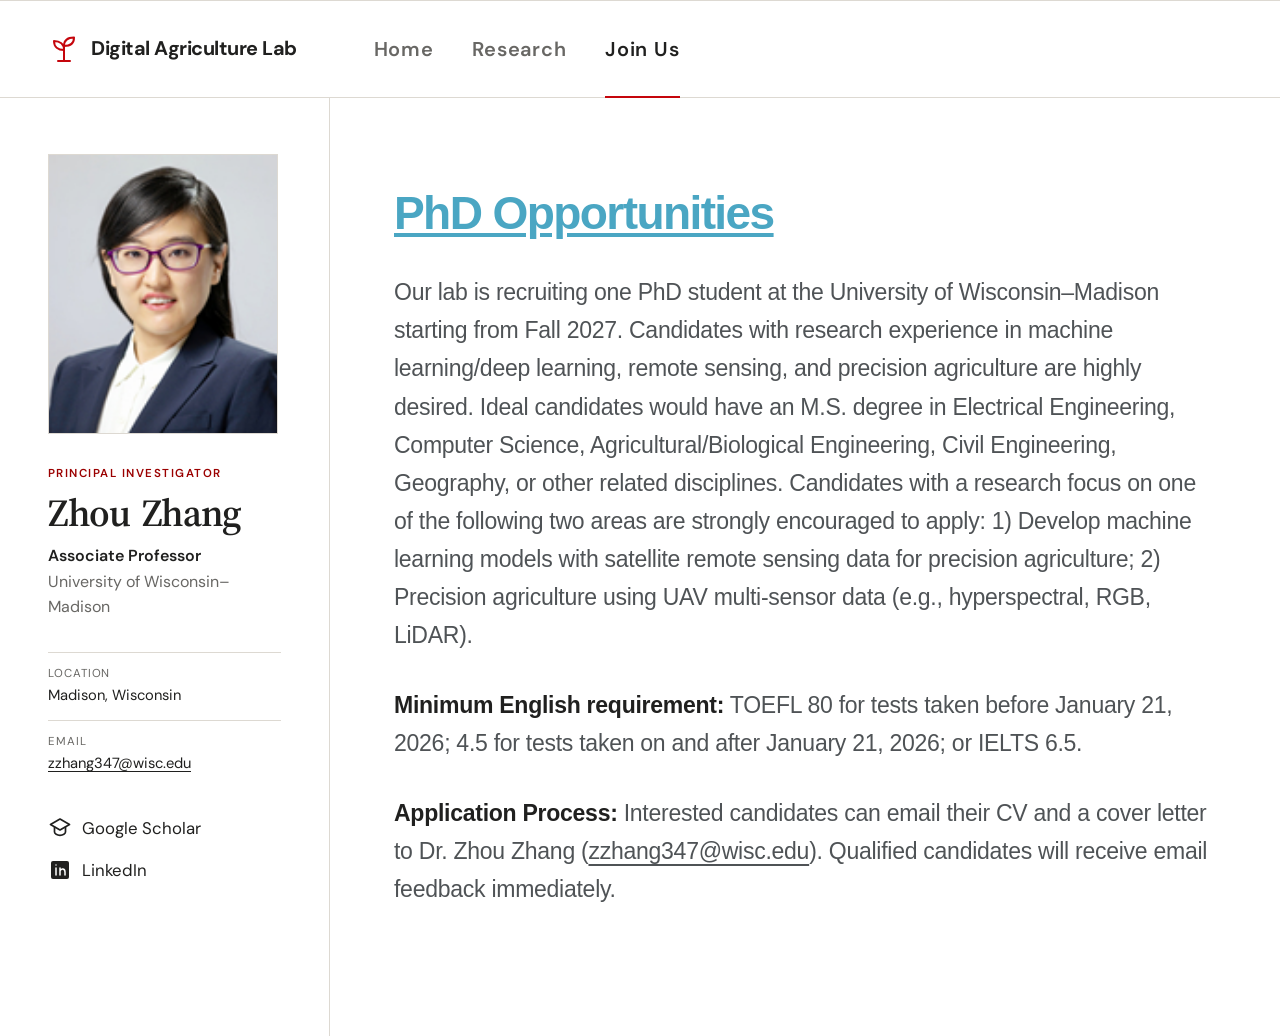
==== join-us.html @ f617b37c "Initial Digital Agriculture Lab website" ====
<!doctype html>
<html lang="en">
  <head>
    <meta charset="utf-8">
    <meta name="viewport" content="width=device-width, initial-scale=1">
    <meta name="description" content="PhD opportunities with the Digital Agriculture Lab at the University of Wisconsin–Madison.">
    <title>Join Us | Digital Agriculture Lab</title>
    <link rel="preconnect" href="https://fonts.googleapis.com">
    <link rel="preconnect" href="https://fonts.gstatic.com" crossorigin>
    <link href="https://fonts.googleapis.com/css2?family=DM+Sans:wght@400;500;600;700&amp;family=Source+Serif+4:opsz,wght@8..60,500;8..60,600&amp;display=swap" rel="stylesheet">
    <link rel="stylesheet" href="styles.css">
  </head>
  <body>
    <a class="skip-link" href="#main-content">Skip to main content</a>

    <header class="masthead">
      <div class="site-header">
        <a class="wordmark" href="index.html" aria-label="Digital Agriculture Lab home">
          <svg class="wordmark__icon" viewBox="0 0 32 32" aria-hidden="true">
            <path d="M16 28V12"></path>
            <path d="M16 17c-6 0-10-3.2-10-9 6 0 10 3.2 10 9Z"></path>
            <path d="M16 13c0-5.4 3.6-8.5 10-8.5 0 5.4-3.6 8.5-10 8.5Z"></path>
            <path d="M10 28h12"></path>
          </svg>
          <span>Digital Agriculture Lab</span>
        </a>
        <nav class="site-nav" aria-label="Primary navigation">
          <a class="site-nav__link" href="index.html">Home</a>
          <a class="site-nav__link" href="research.html">Research</a>
          <a class="site-nav__link is-active" href="join-us.html" aria-current="page">Join Us</a>
        </nav>
      </div>
    </header>

    <div class="page-shell">
      <aside class="profile" aria-label="Principal investigator profile">
        <div class="profile__inner">
          <img
            class="profile__photo"
            src="Zhou Zhang_q.jpg"
            alt="Portrait of Zhou Zhang"
            width="280"
            height="280"
          >

          <div class="profile__heading">
            <p class="eyebrow">Principal investigator</p>
            <h1>Zhou Zhang</h1>
            <p class="profile__title">Associate Professor</p>
            <p class="profile__affiliation">University of Wisconsin–Madison</p>
          </div>

          <dl class="profile__details">
            <div>
              <dt>Location</dt>
              <dd>Madison, Wisconsin</dd>
            </div>
            <div>
              <dt>Email</dt>
              <dd><a href="mailto:zzhang347@wisc.edu">zzhang347@wisc.edu</a></dd>
            </div>
          </dl>

          <nav class="profile__links" aria-label="Zhou Zhang profile links">
            <a href="https://scholar.google.com/citations?user=jG5opXcAAAAJ&amp;hl=en" target="_blank" rel="noopener noreferrer">
              <svg class="profile__link-icon" viewBox="0 0 24 24" aria-hidden="true">
                <path d="M2.5 8.5 12 3l9.5 5.5L12 14 2.5 8.5Z"></path>
                <path d="M6.5 11v5.1c0 1.5 2.5 3.2 5.5 3.2s5.5-1.7 5.5-3.2V11"></path>
              </svg>
              <span>Google Scholar</span>
            </a>
            <a href="https://www.linkedin.com/in/zhou-zhang-996b9865/" target="_blank" rel="noopener noreferrer">
              <svg class="profile__link-icon profile__link-icon--linkedin" viewBox="0 0 24 24" aria-hidden="true">
                <rect x="3" y="3" width="18" height="18" rx="2"></rect>
                <path d="M8 10v7m0-10v.01M12 17v-7m0 3.1c.7-2.9 5-3.1 5 1V17"></path>
              </svg>
              <span>LinkedIn</span>
            </a>
          </nav>
        </div>
      </aside>

      <main id="main-content" class="main-content opportunities-page">
        <section class="phd-opportunity" aria-labelledby="phd-opportunities-title">
          <h2 id="phd-opportunities-title">PhD Opportunities</h2>
          <p>
            Our lab is recruiting one PhD student at the University of Wisconsin–Madison starting from Fall 2027. Candidates with research experience in machine learning/deep learning, remote sensing, and precision agriculture are highly desired. Ideal candidates would have an M.S. degree in Electrical Engineering, Computer Science, Agricultural/Biological Engineering, Civil Engineering, Geography, or other related disciplines. Candidates with a research focus on one of the following two areas are strongly encouraged to apply: 1) Develop machine learning models with satellite remote sensing data for precision agriculture; 2) Precision agriculture using UAV multi-sensor data (e.g., hyperspectral, RGB, LiDAR).
          </p>
          <p>
            <strong>Minimum English requirement:</strong> TOEFL 80 for tests taken before January 21, 2026; 4.5 for tests taken on and after January 21, 2026; or IELTS 6.5.
          </p>
          <p>
            <strong>Application Process:</strong> Interested candidates can email their CV and a cover letter to Dr. Zhou Zhang (<a href="mailto:zzhang347@wisc.edu">zzhang347@wisc.edu</a>). Qualified candidates will receive email feedback immediately.
          </p>
        </section>
      </main>
    </div>
  </body>
</html>
---- styles.css ----
:root {
  --uw-red: #c5050c;
  --uw-red-dark: #9b0000;
  --ink: #20201f;
  --muted: #686764;
  --line: #ddd9d2;
  --paper: #ffffff;
  --soft: #f4f1eb;
  --sage: #dfe8dc;
  --serif: "Source Serif 4", Georgia, serif;
  --sans: "DM Sans", Arial, sans-serif;
  --content-font: -apple-system, BlinkMacSystemFont, "Segoe UI", Roboto, "Helvetica Neue", Arial, sans-serif;
  --sidebar-width: 330px;
}

* {
  box-sizing: border-box;
}

html {
  scroll-behavior: smooth;
}

body {
  margin: 0;
  color: var(--ink);
  background: var(--paper);
  font-family: var(--sans);
  font-size: 16px;
  line-height: 1.6;
  -webkit-font-smoothing: antialiased;
}

a {
  color: inherit;
  text-underline-offset: 0.2em;
}

img {
  display: block;
  max-width: 100%;
}

.skip-link {
  position: fixed;
  z-index: 20;
  top: 12px;
  left: 12px;
  padding: 0.55rem 0.8rem;
  color: #fff;
  background: var(--uw-red);
  transform: translateY(-160%);
}

.skip-link:focus {
  transform: none;
}

.visually-hidden {
  position: absolute !important;
  width: 1px !important;
  height: 1px !important;
  padding: 0 !important;
  overflow: hidden !important;
  clip: rect(0, 0, 0, 0) !important;
  white-space: nowrap !important;
  border: 0 !important;
}

.page-shell {
  display: grid;
  grid-template-columns: minmax(280px, var(--sidebar-width)) minmax(0, 1fr);
  max-width: 1540px;
  min-height: calc(100vh - 97px);
  margin: 0 auto;
}

.profile {
  border-right: 1px solid var(--line);
}

.profile__inner {
  position: sticky;
  top: 0;
  display: flex;
  min-height: calc(100vh - 97px);
  flex-direction: column;
  justify-content: center;
  padding: 3.5rem 3rem;
}

.profile__photo {
  width: min(100%, 230px);
  aspect-ratio: 1;
  margin-bottom: 2rem;
  border: 1px solid var(--line);
  border-radius: 0;
  background: var(--soft);
  object-fit: cover;
}

.eyebrow,
.card-kicker,
.news-item__type,
.placeholder-label {
  margin: 0 0 0.65rem;
  color: var(--uw-red-dark);
  font-size: 0.72rem;
  font-weight: 600;
  letter-spacing: 0.13em;
  line-height: 1.4;
  text-transform: uppercase;
}

.profile h1 {
  margin: 0;
  font-family: var(--serif);
  font-size: clamp(2.1rem, 3vw, 2.75rem);
  font-weight: 600;
  letter-spacing: -0.035em;
  line-height: 1.05;
  word-spacing: 0.14em;
}

.profile__title {
  margin: 0.65rem 0 0;
  font-weight: 600;
}

.profile__affiliation {
  margin: 0;
  color: var(--muted);
}

.profile__details {
  margin: 2rem 0 0;
}

.profile__details div {
  padding: 0.75rem 0;
  border-top: 1px solid var(--line);
}

.profile__details dt {
  color: var(--muted);
  font-size: 0.72rem;
  letter-spacing: 0.08em;
  text-transform: uppercase;
}

.profile__details dd {
  margin: 0.05rem 0 0;
  font-size: 0.92rem;
}

.profile__links {
  display: flex;
  flex-direction: column;
  align-items: flex-start;
  gap: 0.7rem;
  margin-top: 1.6rem;
}

.profile__links a {
  display: inline-flex;
  align-items: center;
  gap: 0.65rem;
  padding: 0.1rem 0;
  border-bottom: 1px solid transparent;
  font-size: 1.05rem;
  text-decoration: none;
  transition: border-color 160ms ease, color 160ms ease;
}

.profile__links a:hover,
.profile__links a:focus-visible {
  border-bottom-color: var(--uw-red);
  color: var(--uw-red-dark);
}

.profile__link-icon {
  width: 1.5rem;
  height: 1.5rem;
  flex: 0 0 auto;
  fill: none;
  stroke: currentColor;
  stroke-linecap: round;
  stroke-linejoin: round;
  stroke-width: 1.7;
}

.profile__link-icon--linkedin rect {
  fill: currentColor;
  stroke: none;
}

.profile__link-icon--linkedin path {
  stroke: #fff;
  stroke-width: 1.5;
}

.placeholder-note {
  margin: 0.65rem 0 0;
  color: var(--muted);
  font-size: 0.68rem;
}

.main-content {
  width: 100%;
  max-width: 1120px;
  padding: 0 5vw;
}

.welcome-hero {
  position: relative;
  height: clamp(245px, 25vw, 330px);
  margin: clamp(2.25rem, 4vw, 4rem) 0 clamp(2.5rem, 4.5vw, 4.5rem);
  overflow: hidden;
  border-radius: 1.2rem;
  background: #334f36;
}

.welcome-hero img {
  width: 100%;
  height: 100%;
  object-fit: cover;
  object-position: center;
}

.lab-introduction {
  max-width: 980px;
  padding-bottom: clamp(4rem, 8vw, 8rem);
}

.lab-introduction p {
  margin: 0;
  color: #4f5356;
  font-family: var(--content-font);
  font-size: clamp(1.2rem, 1.8vw, 1.55rem);
  letter-spacing: -0.012em;
  line-height: 1.65;
}

.lab-introduction strong {
  color: var(--ink);
  font-weight: 700;
}

.opportunities-page {
  padding-top: clamp(3.5rem, 7vw, 7rem);
  padding-bottom: clamp(5rem, 10vw, 10rem);
  font-family: var(--content-font);
}

.opportunities-page > h1 {
  margin: 0;
  color: #44494d;
  font-size: clamp(2.8rem, 5vw, 4.75rem);
  font-weight: 700;
  letter-spacing: -0.045em;
  line-height: 1;
}

.phd-opportunity {
  margin-top: 0;
}

.phd-opportunity h2 {
  display: inline-block;
  margin: 0 0 2.2rem;
  color: #4aa6c3;
  font-size: clamp(2rem, 3.6vw, 3.5rem);
  font-weight: 700;
  letter-spacing: -0.035em;
  line-height: 1.1;
  text-decoration: underline;
  text-decoration-thickness: 0.08em;
  text-underline-offset: 0.08em;
}

.phd-opportunity p {
  max-width: 980px;
  margin: 0;
  color: #4f5356;
  font-family: var(--content-font);
  font-size: clamp(1.2rem, 1.8vw, 1.55rem);
  letter-spacing: -0.012em;
  line-height: 1.65;
}

.phd-opportunity p + p {
  margin-top: 2rem;
}

.phd-opportunity strong {
  color: var(--ink);
  font-weight: 700;
}

.research-page {
  padding-top: clamp(2.5rem, 5vw, 5rem);
  padding-bottom: clamp(4rem, 8vw, 8rem);
  font-family: var(--content-font);
}

.research-page__header h1 {
  margin: 0;
  font-size: clamp(2.8rem, 5vw, 4.6rem);
  font-weight: 700;
  letter-spacing: -0.05em;
  line-height: 1;
}

.research-page__accent {
  display: block;
  width: 78px;
  height: 3px;
  margin: 1.1rem 0 1.25rem;
  background: var(--uw-red);
}

.research-page__header p {
  max-width: 1050px;
  margin: 0;
  color: #4f5356;
  font-size: clamp(1rem, 1.4vw, 1.18rem);
  line-height: 1.62;
}

.research-grid {
  display: grid;
  grid-template-columns: repeat(4, minmax(0, 1fr));
  gap: clamp(2rem, 4vw, 3rem) 1.25rem;
  margin-top: clamp(2.5rem, 5vw, 4rem);
}

.research-card__image {
  width: 100%;
  aspect-ratio: 16 / 9;
  overflow: hidden;
  border-radius: 0.45rem;
  background: var(--soft);
}

.research-card__image img {
  width: 100%;
  height: 100%;
  object-fit: cover;
}

.research-card h2 {
  margin: 1rem 0 0.5rem;
  font-size: clamp(1.15rem, 1.7vw, 1.45rem);
  font-weight: 700;
  letter-spacing: -0.02em;
  line-height: 1.25;
}

.research-card p {
  margin: 0;
  color: #55595c;
  font-size: 0.98rem;
  line-height: 1.58;
}

.featured-tool {
  display: grid;
  grid-template-columns: minmax(0, 1.22fr) minmax(300px, 0.78fr);
  gap: clamp(1.5rem, 3vw, 2.5rem);
  align-items: stretch;
  margin-top: clamp(4rem, 7vw, 7rem);
  padding: clamp(1rem, 2vw, 1.5rem);
  border: 1px solid #ecebea;
  border-radius: 0.5rem;
  background: linear-gradient(135deg, #f6f7f7, #fbfbfb);
}

.dashboard-preview {
  overflow: hidden;
  border: 1px solid #d8dde0;
  border-radius: 0.45rem;
  background: #fff;
  box-shadow: 0 12px 35px rgba(26, 38, 46, 0.08);
}

.dashboard-embed {
  position: relative;
  height: 285px;
  overflow: hidden;
  border: 1px solid #d8dde0;
  border-radius: 0.45rem;
  background: #fff;
  box-shadow: 0 12px 35px rgba(26, 38, 46, 0.08);
}

.dashboard-embed iframe {
  width: 100%;
  height: 100%;
  border: 0;
  background: #fff;
}

.dashboard-image {
  display: flex;
  min-height: 275px;
  align-items: center;
  justify-content: center;
  overflow: hidden;
  border: 1px solid #d8dde0;
  border-radius: 0.45rem;
  background: #fff;
  box-shadow: 0 12px 35px rgba(26, 38, 46, 0.08);
}

.dashboard-image img {
  width: 100%;
  height: 100%;
  object-fit: contain;
  object-position: center;
}

.dashboard-preview__bar {
  padding: 0.55rem 0.8rem;
  color: #fff;
  background: #101c25;
  font-size: 0.72rem;
}

.dashboard-preview__body {
  display: grid;
  grid-template-columns: 90px 1fr 0.9fr;
  gap: 0.6rem;
  min-height: 230px;
  padding: 0.8rem;
}

.dashboard-preview__controls {
  display: flex;
  flex-direction: column;
  gap: 0.25rem;
  font-size: 0.52rem;
}

.dashboard-preview__controls b {
  margin-bottom: 0.35rem;
  padding: 0.3rem;
  border: 1px solid #dfe3e6;
  border-radius: 0.2rem;
  font-weight: 500;
}

.dashboard-preview__controls i {
  padding: 0.38rem;
  color: #fff;
  border-radius: 0.2rem;
  background: var(--uw-red);
  font-style: normal;
  text-align: center;
}

.dashboard-preview__map {
  display: grid;
  place-items: center;
  background: #f4f7f2;
}

.dashboard-preview__map svg {
  width: 94%;
  height: auto;
}

.dashboard-preview__map > svg > path {
  fill: #eef1e7;
  stroke: #8ba473;
  stroke-width: 3;
}

.dashboard-preview__map g path {
  fill: #81ae58;
  stroke: #fff;
  stroke-width: 2;
}

.dashboard-preview__charts {
  display: grid;
  grid-template-rows: 1fr 1fr;
  gap: 0.55rem;
}

.dashboard-preview__charts > div {
  padding: 0.5rem;
  border: 1px solid #e1e4e6;
  border-radius: 0.25rem;
  font-size: 0.55rem;
}

.dashboard-preview__charts svg {
  width: 100%;
  margin-top: 0.4rem;
}

.dashboard-preview__charts polyline {
  fill: none;
  stroke: #2a788e;
  stroke-width: 3;
}

.bars {
  display: block;
  height: 74px;
  margin-top: 0.5rem;
  background: repeating-linear-gradient(90deg, #78b947 0 8px, transparent 8px 13px);
  clip-path: polygon(0 72%, 8% 48%, 16% 62%, 24% 35%, 32% 55%, 40% 28%, 48% 42%, 56% 18%, 64% 33%, 72% 10%, 80% 28%, 88% 5%, 96% 22%, 100% 100%, 0 100%);
}

.featured-tool__copy h2 {
  margin: 0 0 0.75rem;
  font-size: clamp(1.65rem, 2.25vw, 2.15rem);
  font-weight: 700;
  letter-spacing: -0.035em;
  line-height: 1.12;
}

.featured-tool__copy > p:not(.eyebrow) {
  margin: 0 0 1.25rem;
  color: #55595c;
  font-size: 0.94rem;
  line-height: 1.55;
}

.featured-tool__copy .eyebrow {
  margin-bottom: 0.45rem;
  font-size: 0.66rem;
}

.featured-tool__copy .button {
  min-height: 42px;
  padding: 0.55rem 0.9rem;
  font-size: 0.9rem;
}

.button--disabled {
  cursor: default;
  opacity: 0.78;
}

.join-page {
  padding-bottom: clamp(4rem, 8vw, 8rem);
}

.join-page__header {
  padding: clamp(3.5rem, 7vw, 7rem) 0 clamp(2.5rem, 5vw, 4.5rem);
  border-bottom: 1px solid var(--line);
}

.join-page__header h1 {
  margin: 0;
  font-family: var(--serif);
  font-size: clamp(3.2rem, 7vw, 6.5rem);
  font-weight: 500;
  letter-spacing: -0.05em;
  line-height: 0.95;
}

.join-page__header > p:last-child {
  max-width: 680px;
  margin: 1.5rem 0 0;
  color: var(--muted);
  font-size: 1.08rem;
}

.opening {
  max-width: 900px;
  padding-top: clamp(2.5rem, 5vw, 4.5rem);
}

.opening__status {
  display: inline-block;
  margin-bottom: 1.25rem;
  padding: 0.35rem 0.65rem;
  color: var(--uw-red-dark);
  border: 1px solid #d9a3a5;
  border-radius: 999px;
  font-size: 0.72rem;
  font-weight: 600;
  letter-spacing: 0.08em;
  text-transform: uppercase;
}

.opening h2 {
  max-width: 760px;
  margin: 0 0 2rem;
  font-family: var(--serif);
  font-size: clamp(2.2rem, 4vw, 3.8rem);
  font-weight: 500;
  letter-spacing: -0.035em;
  line-height: 1.05;
}

.opening > p {
  max-width: 820px;
  margin: 0 0 1.35rem;
  color: #4f5356;
  font-family: var(--content-font);
  font-size: clamp(1.05rem, 1.45vw, 1.22rem);
  line-height: 1.7;
}

.research-directions {
  display: grid;
  gap: 0;
  margin: 2.25rem 0 2.75rem;
  padding: 0;
  border-top: 1px solid var(--line);
  list-style: none;
}

.research-directions li {
  display: grid;
  grid-template-columns: 52px 1fr;
  gap: 1.25rem;
  padding: 1.45rem 0;
  border-bottom: 1px solid var(--line);
}

.research-directions span {
  color: var(--uw-red);
  font-family: var(--serif);
}

.research-directions p {
  margin: 0;
  font-size: 1.08rem;
  line-height: 1.6;
}

.opening__details {
  margin: 3rem 0 0;
  border-top: 1px solid var(--line);
}

.opening__details div {
  display: grid;
  grid-template-columns: minmax(175px, 0.35fr) 1fr;
  gap: 2rem;
  padding: 1.4rem 0;
  border-bottom: 1px solid var(--line);
}

.opening__details dt {
  font-weight: 600;
}

.opening__details dd {
  margin: 0;
  color: var(--muted);
}

.opening__actions {
  display: flex;
  flex-wrap: wrap;
  gap: 0.75rem;
  margin-top: 2.5rem;
}

.button {
  display: inline-flex;
  align-items: center;
  gap: 0.45rem;
  min-height: 46px;
  padding: 0.65rem 1rem;
  border: 1px solid var(--line);
  border-radius: 0.25rem;
  font-weight: 600;
  text-decoration: none;
  transition: border-color 160ms ease, color 160ms ease, background-color 160ms ease;
}

.button:hover,
.button:focus-visible {
  color: var(--uw-red-dark);
  border-color: var(--uw-red);
}

.button--primary {
  color: #fff;
  border-color: var(--uw-red);
  background: var(--uw-red);
}

.button--primary:hover,
.button--primary:focus-visible {
  color: #fff;
  border-color: var(--uw-red-dark);
  background: var(--uw-red-dark);
}

.masthead {
  border-top: 1px solid var(--line);
  border-bottom: 1px solid var(--line);
  background: rgba(255, 255, 255, 0.97);
}

.site-header {
  display: flex;
  width: 100%;
  max-width: 1540px;
  min-height: 96px;
  margin: 0 auto;
  padding: 0 3rem;
  align-items: center;
  justify-content: flex-start;
  gap: clamp(3rem, 6vw, 6.5rem);
}

.wordmark {
  display: inline-flex;
  min-width: 0;
  align-items: center;
  gap: 0.7rem;
  font-size: clamp(1.2rem, 1.55vw, 1.55rem);
  font-weight: 700;
  letter-spacing: -0.025em;
  text-decoration: none;
}

.wordmark__icon {
  width: 2rem;
  height: 2rem;
  flex: 0 0 auto;
  fill: none;
  stroke: var(--uw-red);
  stroke-linecap: round;
  stroke-linejoin: round;
  stroke-width: 2;
}

.site-nav {
  display: flex;
  align-self: stretch;
  align-items: center;
  gap: clamp(1.25rem, 3vw, 2.5rem);
}

.site-nav__link {
  position: relative;
  display: inline-flex;
  height: 100%;
  align-items: center;
  color: var(--muted);
  font-size: 1.25rem;
  font-weight: 600;
  letter-spacing: 0.04em;
  text-decoration: none;
}

.site-nav__link.is-active {
  color: var(--ink);
}

.site-nav__link.is-active::after {
  position: absolute;
  right: 0;
  bottom: -1px;
  left: 0;
  height: 2px;
  background: var(--uw-red);
  content: "";
}

.site-nav__link.is-placeholder {
  cursor: default;
}

.site-nav__link.is-placeholder::after {
  position: absolute;
  right: 0;
  bottom: 25px;
  left: 0;
  border-bottom: 1px dashed var(--line);
  content: "";
}

.hero {
  display: grid;
  grid-template-columns: minmax(230px, 0.72fr) minmax(380px, 1.28fr);
  gap: clamp(2rem, 5vw, 5rem);
  align-items: center;
  padding: clamp(4rem, 9vw, 8rem) 0;
}

.hero h2,
.section-rule h2,
.section-heading h2 {
  margin: 0;
  font-family: var(--serif);
  font-weight: 500;
  letter-spacing: -0.04em;
  line-height: 1.02;
}

.hero h2 {
  font-size: clamp(3.15rem, 6vw, 6rem);
}

.hero__copy > p:last-child {
  max-width: 31rem;
  margin: 1.5rem 0 0;
  color: var(--muted);
  font-size: 1.05rem;
}

.hero__figure {
  margin: 0;
}

.hero__figure img {
  width: 100%;
  border-radius: 0.3rem;
  background: var(--sage);
}

.hero__figure figcaption {
  margin-top: 0.55rem;
  color: var(--muted);
  font-size: 0.7rem;
}

.section-rule {
  padding: clamp(4rem, 7vw, 7rem) 0;
  border-top: 1px solid var(--line);
}

.intro {
  display: grid;
  grid-template-columns: 70px minmax(0, 750px);
  gap: clamp(1.5rem, 4vw, 4rem);
}

.section-index {
  margin: 0;
  color: var(--muted);
  font-family: var(--serif);
  font-size: 0.9rem;
}

.intro h2 {
  max-width: 700px;
  font-size: clamp(2.4rem, 4vw, 4.25rem);
}

.intro__lead {
  max-width: 720px;
  margin: 2rem 0 0;
  color: #3f3e3b;
  font-family: var(--serif);
  font-size: clamp(1.2rem, 1.8vw, 1.55rem);
  line-height: 1.55;
}

.section-heading {
  display: flex;
  align-items: end;
  justify-content: space-between;
  gap: 2rem;
  margin-bottom: 2.4rem;
}

.section-heading h2 {
  font-size: clamp(2.5rem, 4vw, 4rem);
}

.placeholder-label {
  padding: 0.25rem 0.5rem;
  border: 1px dashed #bb8688;
  border-radius: 0.2rem;
  font-size: 0.62rem;
}

.highlight-grid {
  display: grid;
  grid-template-columns: repeat(2, minmax(0, 1fr));
  gap: 1rem;
}

.highlight-card {
  display: flex;
  min-height: 300px;
  flex-direction: column;
  justify-content: end;
  border: 1px solid var(--line);
  background: #fff;
}

.highlight-card--wide {
  display: grid;
  grid-column: 1 / -1;
  grid-template-columns: 1.2fr 0.8fr;
  min-height: 370px;
}

.highlight-card--accent {
  color: #fff;
  border-color: var(--uw-red-dark);
  background: var(--uw-red-dark);
}

.highlight-card--accent .card-kicker,
.highlight-card--accent p {
  color: #fff;
}

.highlight-card__visual {
  display: grid;
  min-height: 260px;
  place-items: center;
  color: rgba(255, 255, 255, 0.9);
  background:
    linear-gradient(135deg, rgba(25, 70, 44, 0.18), rgba(197, 5, 12, 0.2)),
    repeating-linear-gradient(108deg, #829c6e 0 22px, #ced8ad 23px 46px);
  font-size: 0.68rem;
  letter-spacing: 0.12em;
  text-transform: uppercase;
}

.highlight-card__visual span {
  padding: 0.4rem 0.65rem;
  border: 1px dashed rgba(255, 255, 255, 0.75);
  background: rgba(23, 49, 30, 0.35);
}

.highlight-card__body {
  padding: clamp(1.5rem, 3vw, 2.5rem);
}

.highlight-card h3,
.news-item h3 {
  margin: 0;
  font-family: var(--serif);
  font-weight: 500;
  line-height: 1.25;
}

.highlight-card h3 {
  font-size: clamp(1.45rem, 2.3vw, 2rem);
}

.highlight-card__body > p:last-child {
  margin: 1rem 0 0;
  color: var(--muted);
  font-size: 0.88rem;
}

.news-list {
  border-top: 1px solid var(--line);
}

.news-item {
  display: grid;
  grid-template-columns: 125px 1fr auto;
  gap: 1.5rem;
  align-items: center;
  padding: 1.65rem 0;
  border-bottom: 1px solid var(--line);
}

.news-item time {
  color: var(--muted);
  font-size: 0.78rem;
}

.news-item__type {
  margin-bottom: 0.3rem;
  font-size: 0.62rem;
}

.news-item h3 {
  font-size: clamp(1.15rem, 2vw, 1.45rem);
}

.news-item > span {
  color: var(--uw-red);
  font-size: 1.35rem;
}

.site-footer {
  display: flex;
  justify-content: space-between;
  gap: 2rem;
  padding: 2.3rem 0 3.5rem;
  color: var(--muted);
  font-size: 0.72rem;
}

.site-footer p {
  margin: 0;
}

@media (max-width: 980px) {
  .site-header {
    padding-right: 5vw;
    padding-left: 5vw;
  }

  .page-shell {
    grid-template-columns: 1fr;
  }

  .profile {
    border-right: 0;
    border-bottom: 1px solid var(--line);
  }

  .profile__inner {
    position: static;
    display: grid;
    min-height: auto;
    grid-template-columns: 180px 1fr;
    gap: 1.75rem 2.5rem;
    padding: 3rem 5vw;
  }

  .profile__photo {
    grid-row: 1 / span 3;
    margin: 0;
  }

  .profile__details {
    margin: 0;
  }

  .profile__links {
    margin-top: 0;
  }

  .placeholder-note {
    grid-column: 2;
  }

  .main-content {
    max-width: none;
  }
}

@media (min-width: 761px) and (max-width: 1180px) {
  .research-grid {
    grid-template-columns: repeat(2, minmax(0, 1fr));
  }
}

@media (max-width: 760px) {
  .profile__inner {
    display: block;
  }

  .profile__photo {
    width: 155px;
    margin-bottom: 1.5rem;
  }

  .profile__details {
    margin-top: 1.5rem;
  }

  .profile__links {
    margin-top: 1.25rem;
  }

  .site-header {
    min-height: 78px;
    flex-wrap: wrap;
    gap: 0;
    padding-top: 1rem;
  }

  .wordmark {
    width: 100%;
    padding-bottom: 0.75rem;
  }

  .site-nav {
    width: 100%;
    height: 48px;
    gap: 1.5rem;
  }

  .site-nav__link.is-placeholder::after {
    bottom: 11px;
  }

  .welcome-hero {
    height: auto;
    aspect-ratio: 8 / 3;
    margin: 1.5rem 0 3rem;
    border-radius: 0.8rem;
  }

  .opening__details div {
    grid-template-columns: 1fr;
    gap: 0.45rem;
  }

  .research-grid,
  .featured-tool {
    grid-template-columns: 1fr;
  }

  .dashboard-preview__body {
    grid-template-columns: 72px 1fr;
  }

  .dashboard-preview__charts {
    display: none;
  }

  .dashboard-embed {
    height: 320px;
  }

  .dashboard-image {
    min-height: 0;
  }

  .dashboard-image img {
    height: auto;
    object-fit: contain;
  }

  .hero {
    grid-template-columns: 1fr;
    padding: 4rem 0;
  }

  .hero__figure {
    order: -1;
  }

  .intro {
    grid-template-columns: 1fr;
  }

  .section-index {
    display: none;
  }

  .highlight-grid,
  .highlight-card--wide {
    grid-template-columns: 1fr;
  }

  .highlight-card--wide {
    grid-column: auto;
  }

  .highlight-card {
    min-height: 250px;
  }

  .news-item {
    grid-template-columns: 1fr auto;
    gap: 0.5rem 1rem;
  }

  .news-item time {
    grid-column: 1 / -1;
  }

  .section-heading {
    align-items: start;
    flex-direction: column;
    gap: 0.9rem;
  }
}

@media (max-width: 430px) {
  .main-content,
  .profile__inner {
    padding-right: 1.25rem;
    padding-left: 1.25rem;
  }

  .hero h2 {
    font-size: 2.8rem;
  }

  .site-footer {
    flex-direction: column;
    gap: 0.2rem;
  }
}

@media (prefers-reduced-motion: reduce) {
  html {
    scroll-behavior: auto;
  }

  *,
  *::before,
  *::after {
    transition-duration: 0.01ms !important;
  }
}
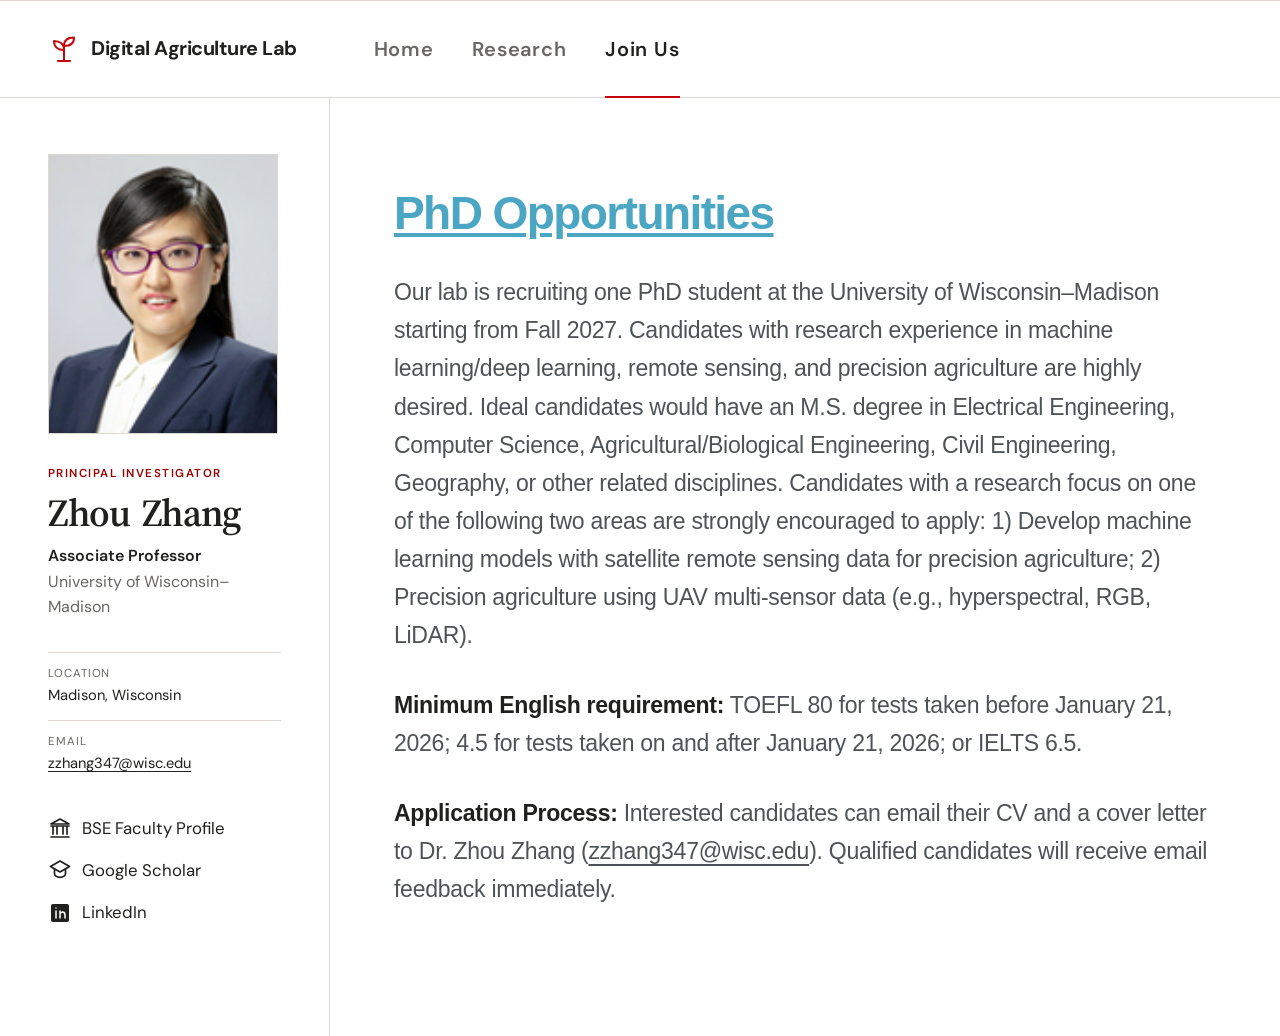
==== commit df2f173f: "Add BSE faculty profile link" ====
--- a/join-us.html
+++ b/join-us.html
@@ -62,6 +62,12 @@
           </dl>
 
           <nav class="profile__links" aria-label="Zhou Zhang profile links">
+            <a href="https://bse.wisc.edu/staff/zhang-zhou/" target="_blank" rel="noopener noreferrer">
+              <svg class="profile__link-icon" viewBox="0 0 24 24" aria-hidden="true">
+                <path d="M3 10h18M5 10v8m4-8v8m6-8v8m4-8v8M3 21h18M12 3l9 5H3l9-5Z"></path>
+              </svg>
+              <span>BSE Faculty Profile</span>
+            </a>
             <a href="https://scholar.google.com/citations?user=jG5opXcAAAAJ&amp;hl=en" target="_blank" rel="noopener noreferrer">
               <svg class="profile__link-icon" viewBox="0 0 24 24" aria-hidden="true">
                 <path d="M2.5 8.5 12 3l9.5 5.5L12 14 2.5 8.5Z"></path>
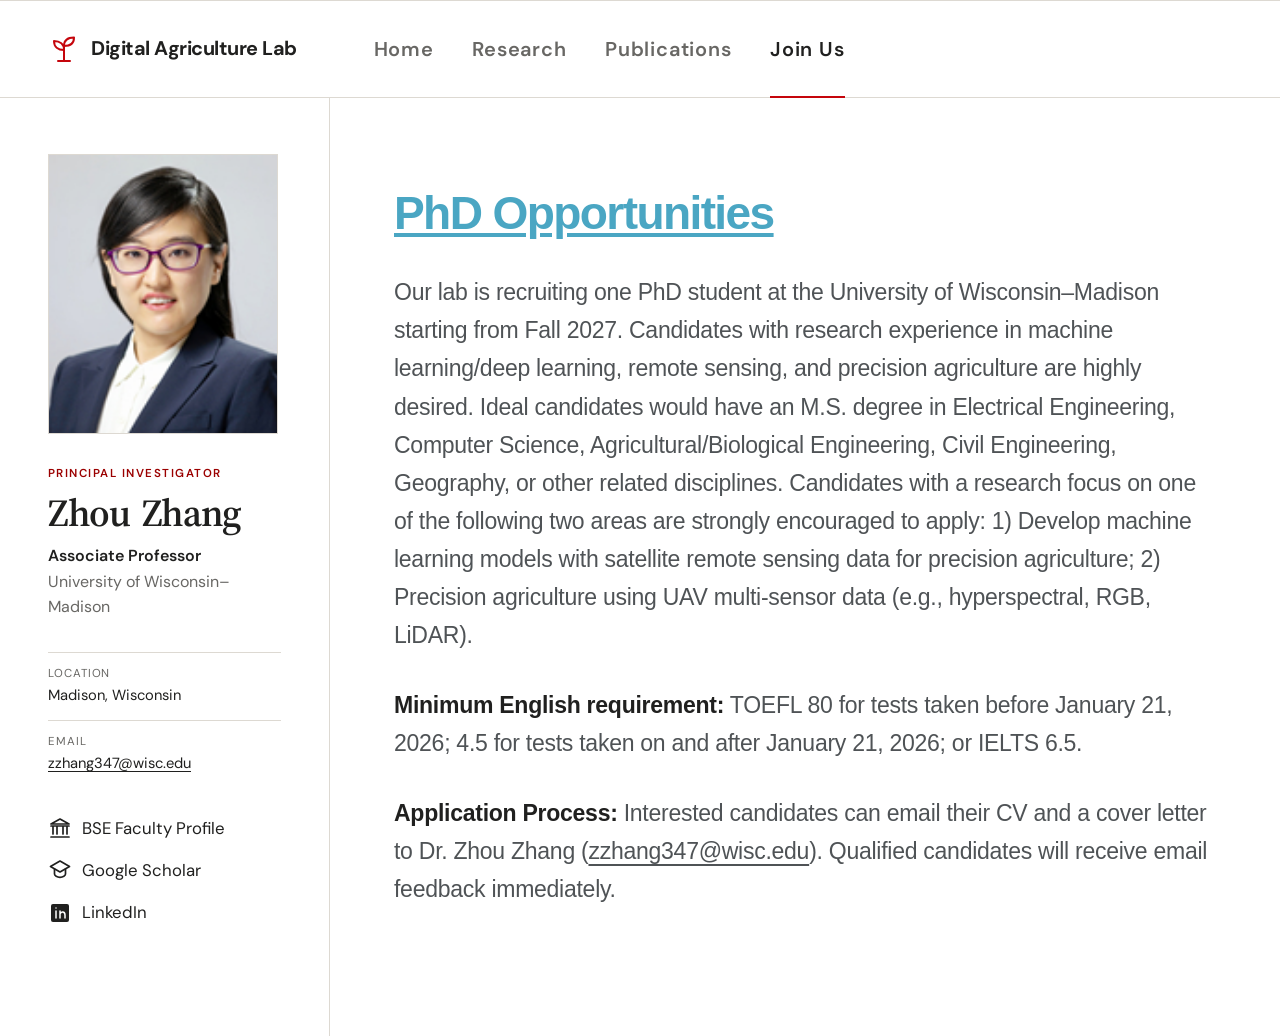
==== commit 279d5b13: "Add publications page" ====
--- a/join-us.html
+++ b/join-us.html
@@ -27,6 +27,7 @@
         <nav class="site-nav" aria-label="Primary navigation">
           <a class="site-nav__link" href="index.html">Home</a>
           <a class="site-nav__link" href="research.html">Research</a>
+          <a class="site-nav__link" href="publications.html">Publications</a>
           <a class="site-nav__link is-active" href="join-us.html" aria-current="page">Join Us</a>
         </nav>
       </div>
--- a/styles.css
+++ b/styles.css
@@ -303,6 +303,102 @@
   font-family: var(--content-font);
 }
 
+.publications-page {
+  padding-top: clamp(3.5rem, 7vw, 7rem);
+  padding-bottom: clamp(5rem, 10vw, 10rem);
+  font-family: var(--content-font);
+}
+
+.publications-page__header {
+  max-width: 760px;
+}
+
+.publications-page__header h1 {
+  margin: 0;
+  font-family: var(--serif);
+  font-size: clamp(2.6rem, 4.8vw, 4.5rem);
+  font-weight: 500;
+  letter-spacing: -0.05em;
+  line-height: 0.98;
+}
+
+.publications-page__accent {
+  display: block;
+  width: 78px;
+  height: 3px;
+  margin: 1.25rem 0 1.4rem;
+  background: var(--uw-red);
+}
+
+.publications-page__header > p:last-child {
+  margin: 0;
+  color: var(--muted);
+  font-size: 1.08rem;
+}
+
+.publication-list {
+  margin: clamp(1.75rem, 3.5vw, 3rem) 0 0;
+  padding: 0;
+  border-top: 1px solid var(--line);
+  list-style: none;
+  counter-reset: publications;
+}
+
+.publication-item {
+  position: relative;
+  padding: clamp(2rem, 4vw, 3rem) 0 clamp(2.2rem, 4vw, 3.2rem) 4.5rem;
+  border-bottom: 1px solid var(--line);
+  counter-increment: publications;
+}
+
+.publication-item::before {
+  position: absolute;
+  top: clamp(2rem, 4vw, 3rem);
+  left: 0;
+  color: var(--uw-red);
+  font-family: var(--serif);
+  font-size: 1.4rem;
+  content: counter(publications, decimal-leading-zero);
+}
+
+.publication-citation {
+  max-width: 900px;
+  margin: 0;
+  color: #3f4346;
+  font-size: clamp(1.02rem, 1.45vw, 1.18rem);
+  line-height: 1.75;
+}
+
+.publication-citation cite {
+  color: var(--ink);
+}
+
+.publication-citation a {
+  color: var(--uw-red-dark);
+  overflow-wrap: anywhere;
+}
+
+.publication-citation a:hover,
+.publication-citation a:focus-visible {
+  color: var(--uw-red);
+}
+
+.publication-list__more {
+  margin: 1.4rem 0 0;
+  color: var(--muted);
+  font-size: 0.95rem;
+}
+
+.publication-list__more a {
+  color: var(--uw-red-dark);
+  font-weight: 600;
+}
+
+.publication-list__more a:hover,
+.publication-list__more a:focus-visible {
+  color: var(--uw-red);
+}
+
 .research-page__header h1 {
   margin: 0;
   font-size: clamp(2.8rem, 5vw, 4.6rem);
@@ -1081,7 +1177,13 @@
   .site-nav {
     width: 100%;
     height: 48px;
-    gap: 1.5rem;
+    gap: clamp(0.9rem, 4vw, 1.5rem);
+    overflow-x: auto;
+  }
+
+  .site-nav__link {
+    flex: 0 0 auto;
+    font-size: clamp(0.93rem, 4vw, 1.15rem);
   }
 
   .site-nav__link.is-placeholder::after {
@@ -1187,6 +1289,10 @@
     flex-direction: column;
     gap: 0.2rem;
   }
+
+  .publication-item {
+    padding-left: 2.8rem;
+  }
 }
 
 @media (prefers-reduced-motion: reduce) {
